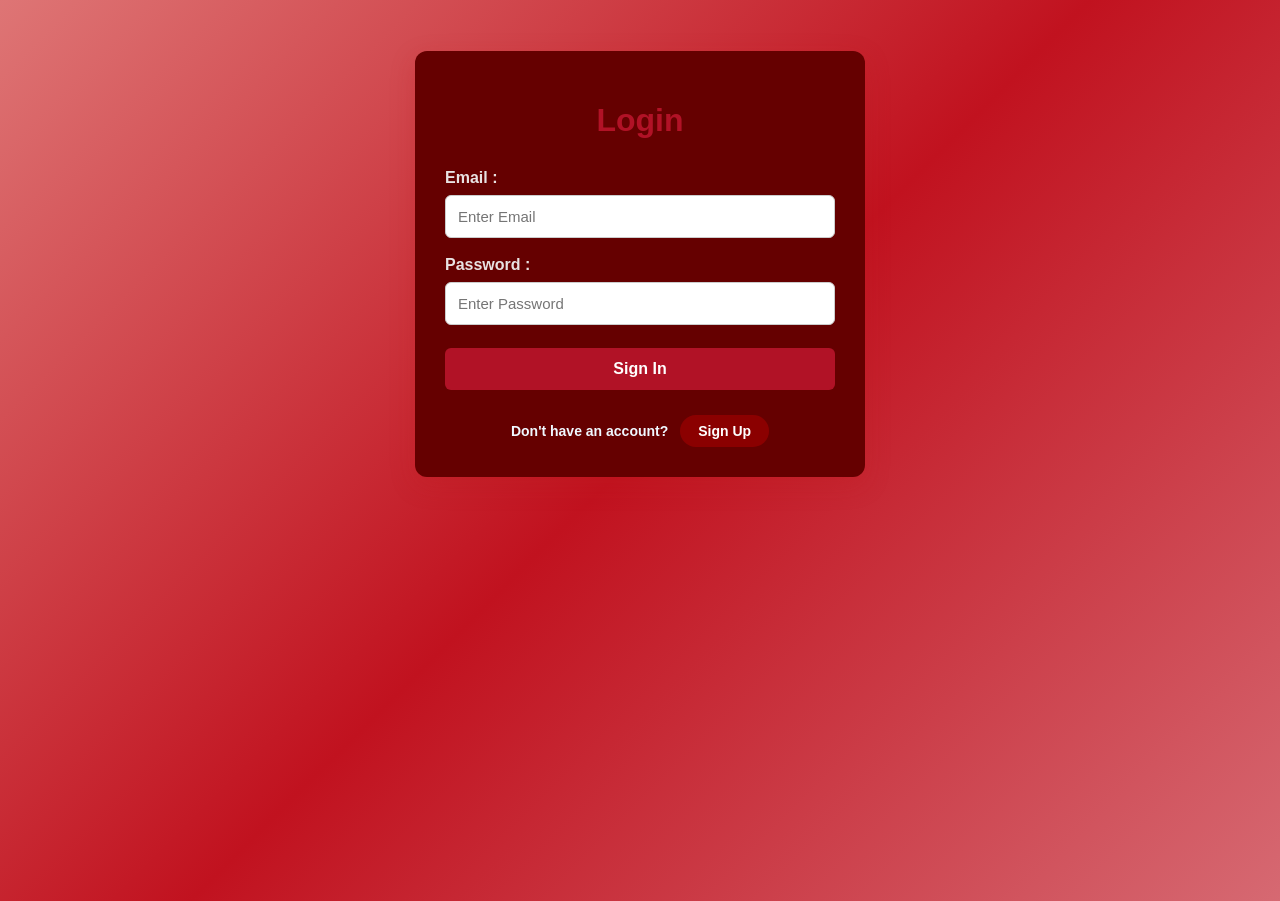
==== Html/index.html @ 82aa1d3e "First Impression" ====
<!DOCTYPE html>
<html lang="en">

<head>
    <meta charset="UTF-8">
    <meta name="viewport" content="width=device-width, initial-scale=1.0">

    <link rel="stylesheet" href="/Css/style.css">

    <title>Rokto Link - Blood Donation</title>
</head>

<body>


    <div class="container" id="signupForm" style="display: none;">

        <h1>Register</h1>

        <form>

            <label>First Name</label>
            <input type="text" id="signupName" placeholder="Enter Name" required>
            <small id="nameError"></small>

            <label>Email :</label>
            <input type="email" id="signupEmail" placeholder="Enter Email" required>
            <small id="emailError"></small>

            <label>NID :</label>
            <input type="number" id="nid" placeholder="Enter NID Number" required>
            <small id="nidError"></small>
            <label>Password :</label>
            <input type="password" id="signupPass" placeholder="Enter Password" required>
            <small id="passError"></small>
            <input type="submit" value="Sign Up" id="registerButton">

            <div class="switch">
                <span>Already have an account?</span>
                <input type="button" value="Login" id="signIn">
            </div>

        </form>

    </div>


  

    <div class="container" id="signinForm">

        <h1>Login</h1>

        <form>

            <label>Email :</label>
            <input type="email" id="signinEmail" placeholder="Enter Email">
            <small id="inputName"></small>
            <label>Password :</label>
            <input type="password" id="signinPass" placeholder="Enter Password">
            <small id="inputPass"></small>
            <input type="submit" value="Sign In" id="Login_button">

            <div class="switch">
                <span style="color: aliceblue;" >Don't have an account?</span>
                <input type="button" value="Sign Up" id="signUP">
            </div>

        </form>

    </div>


    <script src="/javascript/script.js"></script>

</body>

</html>
---- Css/style.css ----
body {
    margin: 0;
    font-family: Arial, sans-serif;
    background: linear-gradient(135deg,
            #de7575,
            #C1121F,
            #d66972);
    min-height: 100vh;
    padding-top: 1px;
}

.container {
    background: #650000;
    width: 450px;
    padding: 30px;
    margin: 50px auto;
    border-radius: 12px;
    box-shadow: 0 8px 25px rgba(192, 28, 28, 0.25);
    box-sizing: border-box;
}

h1 {
    text-align: center;
    color: #B11226;
    margin-bottom: 30px;
}

label {
    display: block;
    color: #e8e2e2;
    font-weight: bold;
 margin-bottom: 8px;
}

input:hover{
    transform: scaleY(1.1);
}
small {
    display: block;
    color: #444f14;
    font-weight: bolder;
    width: 200px;
    margin: auto;
    text-align: center;
}
input[type="text"],
input[type="email"],
input[type="password"],
input[type="number"] {
    width: 100%;
    padding: 12px;
    margin-bottom: 18px;
    border: 1px solid #ccc;
    border-radius: 6px;
    box-sizing: border-box;
    font-size: 15px;
}

input[type="text"]:focus,
input[type="email"]:focus,
input[type="password"]:focus,
input[type="number"]:focus {
    outline: none;
    border-color: #C1121F;
    box-shadow: 0 0 5px rgba(193, 18, 31, 0.3);
}




input[type="text"]:hover,
input[type="email"]:hover,
input[type="password"]:hover,
input[type="number"]:hover {
    border-color: #C1121F;
}

input[type="submit"] {
    width: 100%;
    padding: 12px;
    background: #B11226;
    color: white;
 border: none;
    border-radius: 6px;
    font-size: 16px;
    font-weight: bold;
    cursor: pointer;
    margin-top: 5px;
 transition: 0.2s;
}


input[type="submit"]:hover {
    background: #8B0000;
    transform: scale(1.02);
}



.switch {
    text-align: center;
    margin-top: 25px;
    font-size: 14px;
    color: #333;
}


.switch span {
    font-weight: bold;
    margin-right: 8px;
}

#signUP,
#signIn {
    width: auto;
    height: auto;
    padding: 8px 18px;
    margin: 0;
    background-color: #8B0000;
    color: white;
    border: none;
    border-radius: 20px;
    font-size: 14px;
    font-weight: bold;
    cursor: pointer;
    transition: 0.2s;
}
#signUP:hover,
#signIn:hover {
    background-color: #B11226;
    transform: scale(1.05);
}
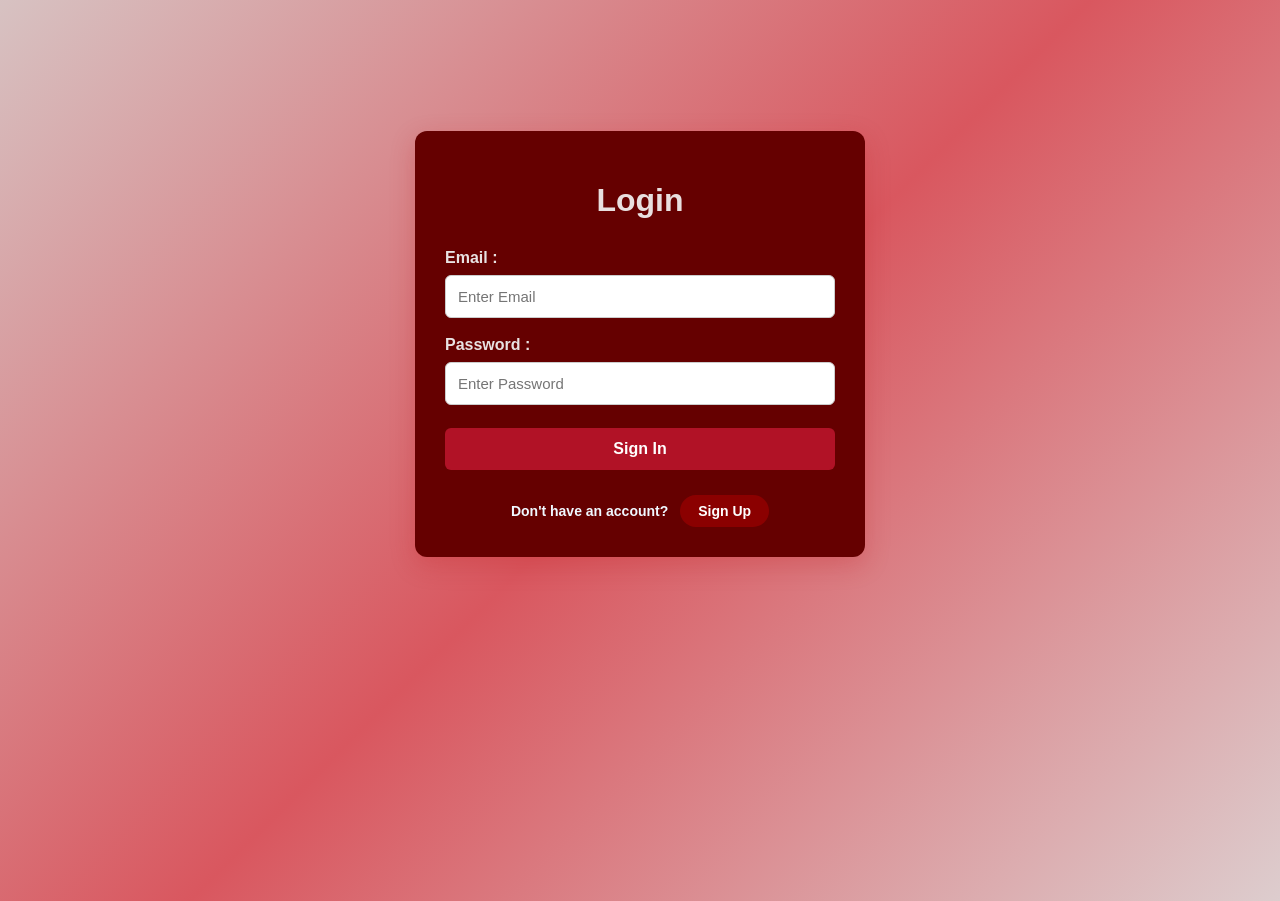
==== commit e9cac220: "colour Update" ====
--- a/Html/index.html
+++ b/Html/index.html
@@ -36,7 +36,7 @@
             <input type="submit" value="Sign Up" id="registerButton">
 
             <div class="switch">
-                <span>Already have an account?</span>
+                <span style="color: aliceblue;">Already have an account?</span>
                 <input type="button" value="Login" id="signIn">
             </div>
 
--- a/Css/style.css
+++ b/Css/style.css
@@ -2,9 +2,9 @@
     margin: 0;
     font-family: Arial, sans-serif;
     background: linear-gradient(135deg,
-            #de7575,
-            #C1121F,
-            #d66972);
+            #d7c2c2,
+            #d9575f,
+            #ddcdce);
     min-height: 100vh;
     padding-top: 1px;
 }
@@ -17,11 +17,12 @@
     border-radius: 12px;
     box-shadow: 0 8px 25px rgba(192, 28, 28, 0.25);
     box-sizing: border-box;
+    transform: translateY(80px);
 }
 
 h1 {
     text-align: center;
-    color: #B11226;
+    color: #e8dfdf;
     margin-bottom: 30px;
 }
 
@@ -37,7 +38,7 @@
 }
 small {
     display: block;
-    color: #444f14;
+    color: #fefffa;
     font-weight: bolder;
     width: 200px;
     margin: auto;
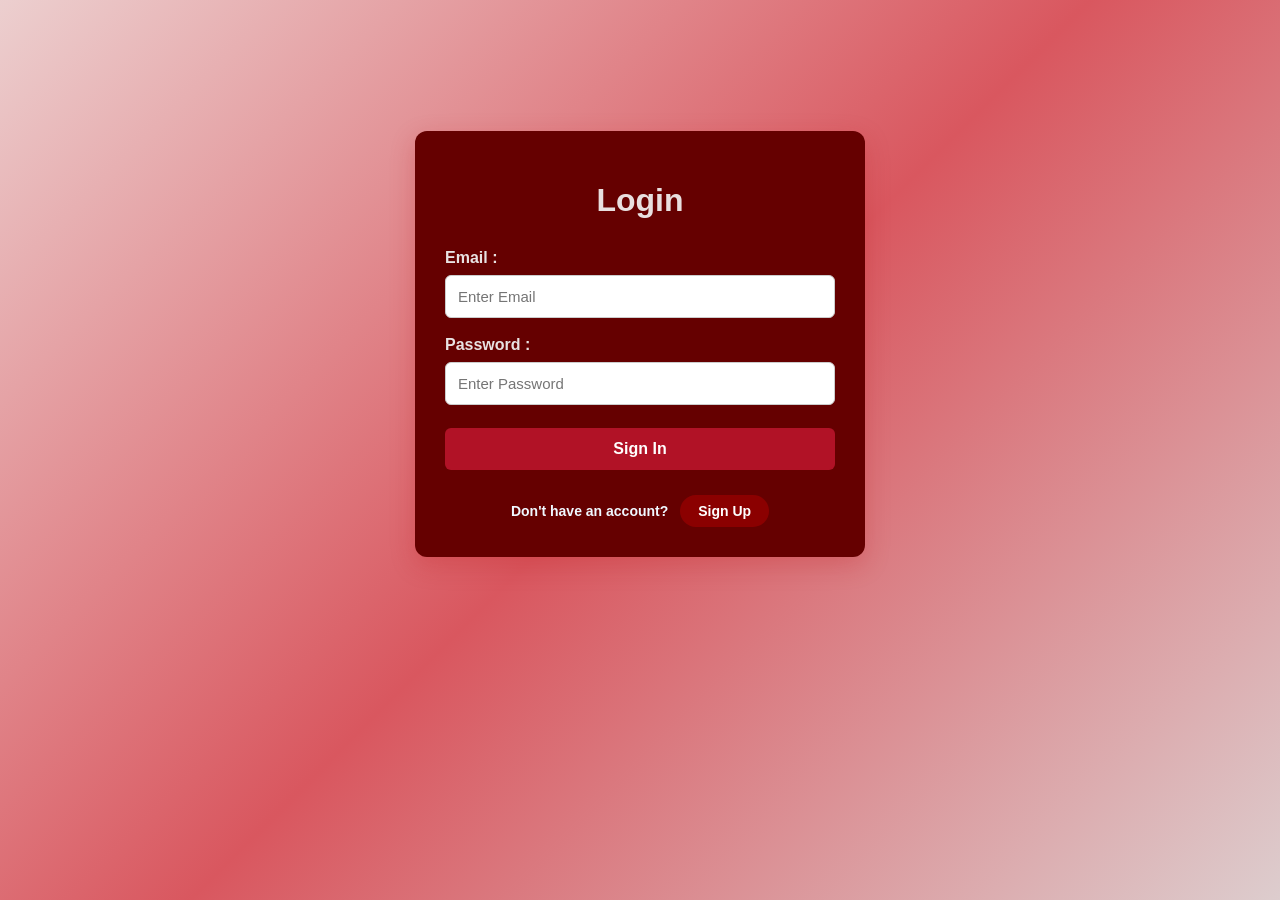
==== commit 88e3a79b: "Dashboard Added" ====
--- a/Html/index.html
+++ b/Html/index.html
@@ -1,3 +1,4 @@
+
 <!DOCTYPE html>
 <html lang="en">
 
@@ -51,10 +52,10 @@
 
         <h1>Login</h1>
 
-        <form>
+        <form action="dashboard.html">
 
             <label>Email :</label>
-            <input type="email" id="signinEmail" placeholder="Enter Email">
+            <input type="Email" id="signinEmail" placeholder="Enter Email">
             <small id="inputName"></small>
             <label>Password :</label>
             <input type="password" id="signinPass" placeholder="Enter Password">
--- a/Css/style.css
+++ b/Css/style.css
@@ -1,133 +1,605 @@
+/* =========================
+   BASIC STYLE
+========================= */
+
+* {
+    box-sizing: border-box;
+}
+
 body {
     margin: 0;
+    min-height: 100vh;
+    padding-top: 1px;
     font-family: Arial, sans-serif;
+
     background: linear-gradient(135deg,
-            #d7c2c2,
+            #eccfcf,
             #d9575f,
             #ddcdce);
-    min-height: 100vh;
-    padding-top: 1px;
-}
+}
+
+
+/* =========================
+   LOGIN AND SIGN-UP CONTAINER
+========================= */
 
 .container {
+    width: 450px;
+    margin: 50px auto;
+    padding: 30px;
+
     background: #650000;
-    width: 450px;
-    padding: 30px;
-    margin: 50px auto;
     border-radius: 12px;
     box-shadow: 0 8px 25px rgba(192, 28, 28, 0.25);
-    box-sizing: border-box;
+
     transform: translateY(80px);
 }
 
-h1 {
-    text-align: center;
+.container h1 {
+    margin-bottom: 30px;
     color: #e8dfdf;
-    margin-bottom: 30px;
-}
-
-label {
+    text-align: center;
+}
+
+.container label {
     display: block;
+    margin-bottom: 8px;
+
     color: #e8e2e2;
     font-weight: bold;
- margin-bottom: 8px;
-}
-
-input:hover{
-    transform: scaleY(1.1);
-}
-small {
+}
+
+.container small {
     display: block;
+    width: 200px;
+    margin: auto;
+
     color: #fefffa;
     font-weight: bolder;
-    width: 200px;
-    margin: auto;
-    text-align: center;
-}
-input[type="text"],
-input[type="email"],
-input[type="password"],
-input[type="number"] {
-    width: 100%;
+    text-align: center;
+}
+
+
+/* Login and Sign-up Inputs */
+
+.container input[type="text"],
+.container input[type="email"],
+.container input[type="password"],
+.container input[type="number"] {
+    width: 100%;
+    margin-bottom: 18px;
     padding: 12px;
-    margin-bottom: 18px;
-    border: 1px solid #ccc;
+
+    border: 1px solid #cccccc;
     border-radius: 6px;
-    box-sizing: border-box;
+
     font-size: 15px;
-}
-
-input[type="text"]:focus,
-input[type="email"]:focus,
-input[type="password"]:focus,
-input[type="number"]:focus {
+    transition: 0.2s;
+}
+
+.container input[type="text"]:focus,
+.container input[type="email"]:focus,
+.container input[type="password"]:focus,
+.container input[type="number"]:focus {
     outline: none;
-    border-color: #C1121F;
+    border-color: #c1121f;
     box-shadow: 0 0 5px rgba(193, 18, 31, 0.3);
 }
 
-
-
-
-input[type="text"]:hover,
-input[type="email"]:hover,
-input[type="password"]:hover,
-input[type="number"]:hover {
-    border-color: #C1121F;
-}
-
-input[type="submit"] {
-    width: 100%;
+.container input[type="text"]:hover,
+.container input[type="email"]:hover,
+.container input[type="password"]:hover,
+.container input[type="number"]:hover {
+    border-color: #c1121f;
+    transform: scaleY(1.03);
+}
+
+
+/* Login and Sign-up Submit Button */
+
+.container input[type="submit"] {
+    width: 100%;
+    margin-top: 5px;
     padding: 12px;
-    background: #B11226;
+
     color: white;
- border: none;
+    background: #b11226;
+
+    border: none;
     border-radius: 6px;
+
     font-size: 16px;
     font-weight: bold;
     cursor: pointer;
-    margin-top: 5px;
- transition: 0.2s;
-}
-
-
-input[type="submit"]:hover {
-    background: #8B0000;
+    transition: 0.2s;
+}
+
+.container input[type="submit"]:hover {
+    background: #8b0000;
     transform: scale(1.02);
 }
 
 
+/* Login and Sign-up Switch */
 
 .switch {
-    text-align: center;
     margin-top: 25px;
+    color: #333333;
     font-size: 14px;
-    color: #333;
-}
-
+    text-align: center;
+}
 
 .switch span {
-    font-weight: bold;
     margin-right: 8px;
+    font-weight: bold;
 }
 
 #signUP,
 #signIn {
     width: auto;
     height: auto;
+    margin: 0;
     padding: 8px 18px;
-    margin: 0;
-    background-color: #8B0000;
+
     color: white;
+    background-color: #8b0000;
+
     border: none;
     border-radius: 20px;
+
     font-size: 14px;
     font-weight: bold;
     cursor: pointer;
     transition: 0.2s;
 }
+
 #signUP:hover,
 #signIn:hover {
-    background-color: #B11226;
+    background-color: #b11226;
     transform: scale(1.05);
+}
+
+
+/* =========================
+   DASHBOARD
+========================= */
+
+.dashboard {
+    width: 90%;
+    max-width: 850px;
+    margin: 45px auto 35px;
+    padding: 40px 25px;
+
+    background-color: #ffffff;
+    border-radius: 16px;
+    box-shadow: 0 8px 25px rgba(101, 0, 0, 0.22);
+
+    text-align: center;
+}
+
+.dashboard h1 {
+    margin-top: 0;
+    margin-bottom: 15px;
+
+    color: #c1121f;
+    font-size: 35px;
+}
+
+.dashboard p {
+    max-width: 550px;
+    margin: 0 auto 25px;
+
+    color: #555555;
+    font-size: 17px;
+    line-height: 1.6;
+}
+
+
+/* Dashboard Create Profile Button */
+
+#profile {
+    padding: 13px 25px;
+
+    color: #ffffff;
+    background-color: #d62828;
+
+    border: none;
+    border-radius: 8px;
+
+    font-size: 16px;
+    font-weight: bold;
+    cursor: pointer;
+    transition: 0.3s;
+}
+
+#profile:hover {
+    background-color: #a4161a;
+    transform: translateY(-2px);
+}
+
+
+/* =========================
+   PROFILE MAIN CONTAINER
+========================= */
+
+.profile-container {
+    display: none;
+    width: 95%;
+    max-width: 1050px;
+    margin: 0 auto 50px;
+
+    align-items: flex-start;
+    justify-content: center;
+    gap: 30px;
+}
+
+
+/* =========================
+   PROFILE FORM SECTION
+========================= */
+
+.form-section {
+    width: 100%;
+    max-width: 560px;
+    padding: 30px;
+
+    background-color: #ffffff;
+    border-radius: 16px;
+    box-shadow: 0 8px 25px rgba(101, 0, 0, 0.22);
+}
+
+.form-section h1 {
+    margin-top: 0;
+    margin-bottom: 25px;
+
+    color: #c1121f;
+    text-align: center;
+}
+
+
+/* Profile Form */
+
+#createProfileForm {
+    display: flex;
+    flex-direction: column;
+}
+
+#createProfileForm label {
+    display: block;
+    margin-top: 15px;
+    margin-bottom: 7px;
+
+    color: #333333;
+    font-size: 15px;
+    font-weight: bold;
+}
+
+#createProfileForm input,
+#createProfileForm select,
+#createProfileForm textarea {
+    width: 100%;
+    padding: 12px;
+
+    color: #333333;
+    background-color: #ffffff;
+
+    border: 1px solid #cccccc;
+    border-radius: 7px;
+    outline: none;
+
+    font-family: Arial, Helvetica, sans-serif;
+    font-size: 15px;
+
+    transition: border-color 0.3s, box-shadow 0.3s;
+}
+
+#createProfileForm input:focus,
+#createProfileForm select:focus,
+#createProfileForm textarea:focus {
+    border-color: #d62828;
+    box-shadow: 0 0 0 3px rgba(214, 40, 40, 0.12);
+}
+
+#createProfileForm input:hover,
+#createProfileForm select:hover,
+#createProfileForm textarea:hover {
+    border-color: #d62828;
+}
+
+#createProfileForm textarea {
+    resize: vertical;
+    min-height: 100px;
+}
+
+#createProfileForm input[type="file"] {
+    cursor: pointer;
+}
+
+
+/* File Choose Button */
+
+#createProfileForm input[type="file"]::file-selector-button {
+    margin-right: 10px;
+    padding: 9px 14px;
+
+    color: #ffffff;
+    background-color: #d62828;
+
+    border: none;
+    border-radius: 6px;
+
+    font-weight: bold;
+    cursor: pointer;
+}
+
+#createProfileForm input[type="file"]::file-selector-button:hover {
+    background-color: #a4161a;
+}
+
+
+/* =========================
+   IMAGE PREVIEW
+========================= */
+
+.image-preview {
+    position: relative;
+
+    display: flex;
+    width: 150px;
+    height: 150px;
+    margin: 5px auto 15px;
+
+    align-items: center;
+    justify-content: center;
+
+    background-color: #f5f5f5;
+    border: 2px dashed #d62828;
+    border-radius: 50%;
+
+    overflow: hidden;
+}
+
+#previewImage {
+    display: none;
+    width: 100%;
+    height: 100%;
+
+    object-fit: cover;
+    border-radius: 50%;
+}
+
+#imageText {
+    margin: 0;
+    padding: 15px;
+
+    color: #888888;
+    font-size: 13px;
+    text-align: center;
+}
+
+
+/* =========================
+   PROFILE SUBMIT BUTTON
+========================= */
+
+.submit-button {
+    width: 100%;
+    margin-top: 25px;
+    padding: 13px;
+
+    color: #ffffff;
+    background-color: #d62828;
+
+    border: none;
+    border-radius: 8px;
+
+    font-size: 16px;
+    font-weight: bold;
+    cursor: pointer;
+    transition: 0.3s;
+}
+
+.submit-button:hover {
+    background-color: #a4161a;
+    transform: scale(1.01);
+}
+
+
+/* =========================
+   PROFILE CARD
+========================= */
+
+.profile-card {
+    display: none;
+    width: 100%;
+    max-width: 330px;
+    padding: 25px;
+
+    background-color: #ffffff;
+    border: 2px solid #d62828;
+    border-radius: 16px;
+    box-shadow: 0 8px 25px rgba(101, 0, 0, 0.25);
+}
+
+
+/* Profile Card Heading */
+
+.card-heading {
+    margin: -25px -25px 20px;
+    padding: 14px;
+
+    color: #ffffff;
+    background-color: #d62828;
+
+    border-radius: 13px 13px 0 0;
+
+    font-size: 14px;
+    font-weight: bold;
+    letter-spacing: 2px;
+    text-align: center;
+}
+
+
+/* Selected Profile Image */
+
+#cardImage {
+    display: none;
+    width: 120px;
+    height: 120px;
+    margin: 0 auto 15px;
+
+    object-fit: cover;
+
+    border: 4px solid #d62828;
+    border-radius: 50%;
+}
+
+
+/* Default Profile Circle */
+
+.default-profile-image {
+    display: flex;
+    width: 120px;
+    height: 120px;
+    margin: 0 auto 15px;
+
+    align-items: center;
+    justify-content: center;
+
+    background-color: #ffe1e1;
+    border: 4px solid #d62828;
+    border-radius: 50%;
+
+    font-size: 55px;
+}
+
+
+/* Profile Card Name */
+
+.profile-card h2 {
+    margin-top: 0;
+    margin-bottom: 10px;
+
+    color: #333333;
+    text-align: center;
+    overflow-wrap: anywhere;
+}
+
+
+/* Blood Group Badge */
+
+.blood-badge {
+    width: fit-content;
+    margin: 0 auto 20px;
+    padding: 8px 18px;
+
+    color: #ffffff;
+    background-color: #d62828;
+
+    border-radius: 25px;
+
+    font-size: 18px;
+    font-weight: bold;
+}
+
+
+/* Profile Information */
+
+.profile-information {
+    padding-top: 10px;
+    border-top: 1px solid #eeeeee;
+}
+
+.profile-information p {
+    margin: 12px 0;
+
+    color: #555555;
+    font-size: 14px;
+    line-height: 1.5;
+
+    overflow-wrap: anywhere;
+}
+
+.profile-information strong {
+    color: #222222;
+}
+
+
+/* Availability Status */
+
+.availability-status {
+    font-weight: bold;
+}
+
+.available {
+    color: #138a36;
+}
+
+.not-available {
+    color: #d62828;
+}
+
+
+/* Edit Profile Button */
+
+#editProfile {
+    width: 100%;
+    margin-top: 15px;
+    padding: 11px;
+
+    color: #d62828;
+    background-color: #ffffff;
+
+    border: 2px solid #d62828;
+    border-radius: 7px;
+
+    font-weight: bold;
+    cursor: pointer;
+    transition: 0.3s;
+}
+
+#editProfile:hover {
+    color: #ffffff;
+    background-color: #d62828;
+}
+
+
+/* =========================
+   RESPONSIVE DESIGN
+========================= */
+
+@media screen and (max-width: 850px) {
+    body {
+        padding: 20px 10px;
+    }
+
+    .container {
+        width: 95%;
+        margin: 20px auto;
+        transform: translateY(20px);
+    }
+
+    .dashboard {
+        width: 100%;
+        margin-top: 10px;
+    }
+
+    .dashboard h1 {
+        font-size: 27px;
+    }
+
+    .profile-container {
+        width: 100%;
+        flex-direction: column;
+        align-items: center;
+    }
+
+    .form-section {
+        max-width: 600px;
+        padding: 22px;
+    }
+
+    .profile-card {
+        max-width: 500px;
+    }
 }
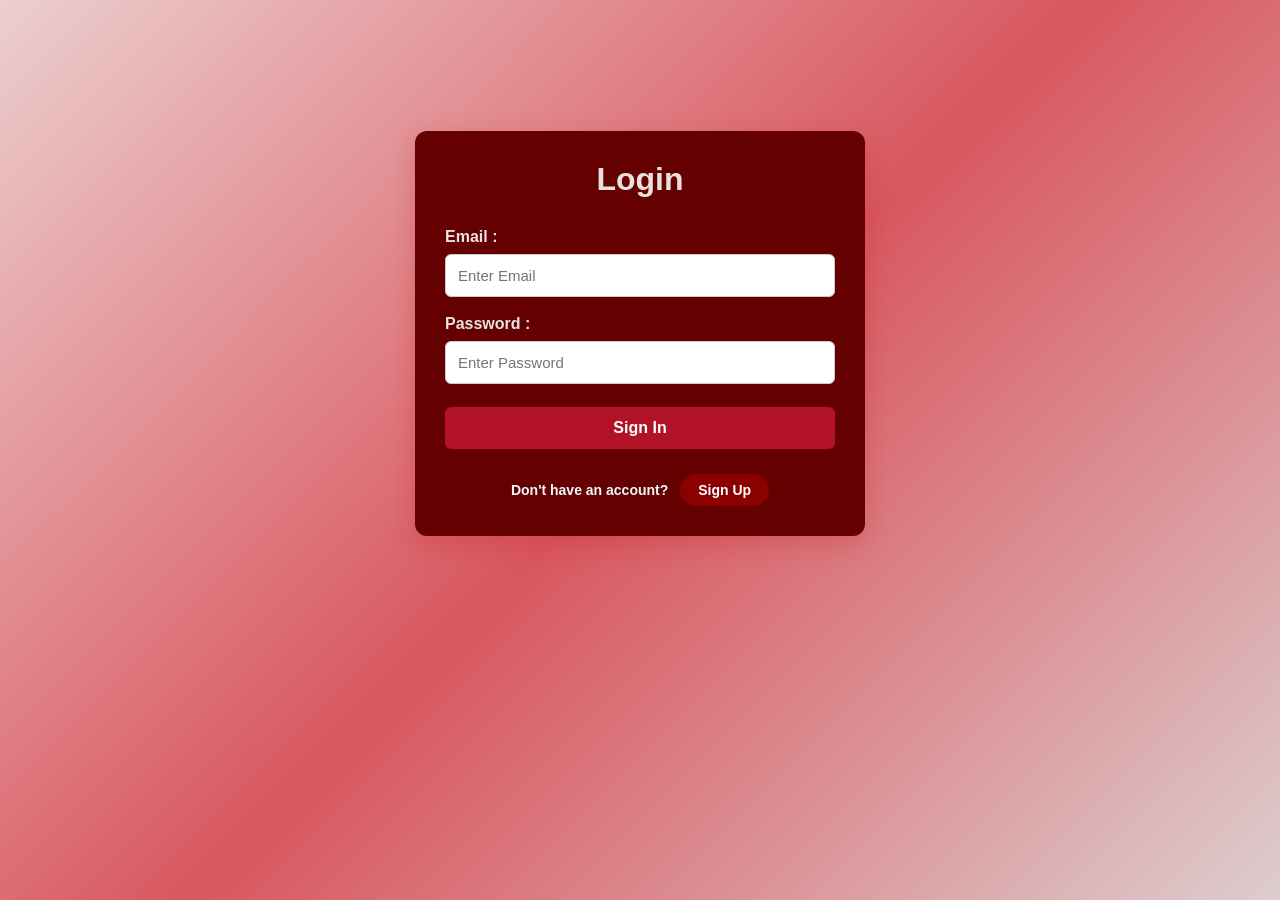
==== commit a2d58f5f: "fixes nid input, switch buttons, logout buttons" ====
--- a/Html/index.html
+++ b/Html/index.html
@@ -29,7 +29,7 @@
             <small id="emailError"></small>
 
             <label>NID :</label>
-            <input type="number" id="nid" placeholder="Enter NID Number" required>
+            <input type="number" id="nid" placeholder="Enter NID Number (10 digits)" min="1000000000" max="9999999999" required>
             <small id="nidError"></small>
             <label>Password :</label>
             <input type="password" id="signupPass" placeholder="Enter Password" required>
--- a/Css/style.css
+++ b/Css/style.css
@@ -1,8 +1,10 @@
-/* =========================
+/* =====================================
    BASIC STYLE
-========================= */
+===================================== */
 
 * {
+    margin: 0;
+    padding: 0;
     box-sizing: border-box;
 }
 
@@ -10,8 +12,10 @@
     margin: 0;
     min-height: 100vh;
     padding-top: 1px;
+
     font-family: Arial, sans-serif;
 
+    /* DONOR DEFAULT BACKGROUND */
     background: linear-gradient(135deg,
             #eccfcf,
             #d9575f,
@@ -19,587 +23,1412 @@
 }
 
 
-/* =========================
+/* =====================================
    LOGIN AND SIGN-UP CONTAINER
-========================= */
+===================================== */
 
 .container {
     width: 450px;
+
     margin: 50px auto;
+
     padding: 30px;
 
     background: #650000;
+
     border-radius: 12px;
-    box-shadow: 0 8px 25px rgba(192, 28, 28, 0.25);
+
+    box-shadow:
+        0 8px 25px rgba(192, 28, 28, 0.25);
 
     transform: translateY(80px);
 }
+
 
 .container h1 {
     margin-bottom: 30px;
+
     color: #e8dfdf;
+
     text-align: center;
 }
+
 
 .container label {
     display: block;
+
     margin-bottom: 8px;
 
     color: #e8e2e2;
+
     font-weight: bold;
 }
+
 
 .container small {
     display: block;
+
     width: 200px;
+
     margin: auto;
 
     color: #fefffa;
+
     font-weight: bolder;
+
     text-align: center;
 }
 
 
-/* Login and Sign-up Inputs */
+/* =====================================
+   LOGIN AND SIGN-UP INPUTS
+===================================== */
 
 .container input[type="text"],
 .container input[type="email"],
 .container input[type="password"],
 .container input[type="number"] {
+
     width: 100%;
+
     margin-bottom: 18px;
+
     padding: 12px;
 
     border: 1px solid #cccccc;
+
     border-radius: 6px;
 
     font-size: 15px;
+
     transition: 0.2s;
 }
+
 
 .container input[type="text"]:focus,
 .container input[type="email"]:focus,
 .container input[type="password"]:focus,
 .container input[type="number"]:focus {
+
     outline: none;
+
     border-color: #c1121f;
-    box-shadow: 0 0 5px rgba(193, 18, 31, 0.3);
-}
+
+    box-shadow:
+        0 0 5px rgba(193, 18, 31, 0.3);
+}
+
 
 .container input[type="text"]:hover,
 .container input[type="email"]:hover,
 .container input[type="password"]:hover,
 .container input[type="number"]:hover {
+
     border-color: #c1121f;
+
     transform: scaleY(1.03);
 }
 
 
-/* Login and Sign-up Submit Button */
+/* =====================================
+   REMOVE NUMBER INPUT SPINNER ARROWS
+===================================== */
+
+.container input[type="number"]::-webkit-outer-spin-button,
+.container input[type="number"]::-webkit-inner-spin-button {
+
+    -webkit-appearance: none;
+
+    margin: 0;
+}
+
+
+.container input[type="number"] {
+
+    -moz-appearance: textfield;
+}
+
+
+/* =====================================
+   LOGIN AND SIGN-UP SUBMIT BUTTON
+===================================== */
 
 .container input[type="submit"] {
+
     width: 100%;
+
     margin-top: 5px;
+
     padding: 12px;
 
     color: white;
+
     background: #b11226;
 
     border: none;
+
     border-radius: 6px;
 
     font-size: 16px;
+
     font-weight: bold;
+
     cursor: pointer;
+
     transition: 0.2s;
 }
 
+
 .container input[type="submit"]:hover {
+
     background: #8b0000;
+
     transform: scale(1.02);
 }
 
 
-/* Login and Sign-up Switch */
+/* =====================================
+   LOGIN AND SIGN-UP SWITCH
+===================================== */
 
 .switch {
+
     margin-top: 25px;
+
     color: #333333;
+
     font-size: 14px;
+
     text-align: center;
 }
 
+
 .switch span {
+
     margin-right: 8px;
+
     font-weight: bold;
 }
+
 
 #signUP,
 #signIn {
+
     width: auto;
+
     height: auto;
+
     margin: 0;
+
     padding: 8px 18px;
 
     color: white;
+
     background-color: #8b0000;
 
     border: none;
+
     border-radius: 20px;
 
     font-size: 14px;
+
     font-weight: bold;
+
     cursor: pointer;
+
     transition: 0.2s;
 }
+
 
 #signUP:hover,
 #signIn:hover {
+
     background-color: #b11226;
+
     transform: scale(1.05);
 }
 
 
-/* =========================
+/* =====================================
+   MODE SWITCHER BUTTON
+===================================== */
+
+.mode-switcher {
+
+    margin-bottom: 20px;
+
+    text-align: right;
+}
+
+
+.switch-mode-btn {
+
+    display: inline-block;
+
+    padding: 10px 20px;
+
+    color: #ffffff;
+
+    background-color: #666666;
+
+    border: none;
+
+    border-radius: 6px;
+
+    font-size: 14px;
+
+    font-weight: bold;
+
+    text-decoration: none;
+
+    cursor: pointer;
+
+    transition: 0.3s;
+}
+
+
+.switch-mode-btn:hover {
+
+    background-color: #444444;
+
+    transform: translateY(-2px);
+}
+
+
+/* =====================================
+   LOGOUT BUTTON
+===================================== */
+
+.logout-btn {
+
+    display: inline-block;
+
+    margin-right: 12px;
+
+    padding: 10px 20px;
+
+    color: #ffffff;
+
+    background-color: #dc2626;
+
+    border: none;
+
+    border-radius: 6px;
+
+    font-size: 14px;
+
+    font-weight: bold;
+
+    cursor: pointer;
+
+    transition: 0.3s;
+}
+
+
+.logout-btn:hover {
+
+    background-color: #991b1b;
+
+    transform: translateY(-2px);
+}
+
+
+/* =====================================
    DASHBOARD
-========================= */
+   DEFAULT = DONOR RED THEME
+===================================== */
 
 .dashboard {
+
     width: 90%;
+
     max-width: 850px;
+
     margin: 45px auto 35px;
+
     padding: 40px 25px;
 
     background-color: #ffffff;
+
     border-radius: 16px;
-    box-shadow: 0 8px 25px rgba(101, 0, 0, 0.22);
+
+    box-shadow:
+        0 8px 25px rgba(101, 0, 0, 0.22);
 
     text-align: center;
 }
 
+
 .dashboard h1 {
+
     margin-top: 0;
+
     margin-bottom: 15px;
 
     color: #c1121f;
+
     font-size: 35px;
 }
 
+
 .dashboard p {
+
     max-width: 550px;
+
     margin: 0 auto 25px;
 
     color: #555555;
+
     font-size: 17px;
+
     line-height: 1.6;
 }
 
 
-/* Dashboard Create Profile Button */
+/* =====================================
+   DASHBOARD CREATE PROFILE BUTTON
+===================================== */
 
 #profile {
+
     padding: 13px 25px;
 
     color: #ffffff;
+
     background-color: #d62828;
 
     border: none;
+
     border-radius: 8px;
 
     font-size: 16px;
+
     font-weight: bold;
+
     cursor: pointer;
+
     transition: 0.3s;
 }
 
+
 #profile:hover {
+
     background-color: #a4161a;
+
     transform: translateY(-2px);
 }
 
 
-/* =========================
+/* =====================================
    PROFILE MAIN CONTAINER
-========================= */
+===================================== */
 
 .profile-container {
+
     display: none;
+
     width: 95%;
+
     max-width: 1050px;
+
     margin: 0 auto 50px;
 
-    align-items: flex-start;
+    align-items: center;
+
     justify-content: center;
+
     gap: 30px;
 }
 
 
-/* =========================
+/* =====================================
    PROFILE FORM SECTION
-========================= */
+===================================== */
 
 .form-section {
+
     width: 100%;
+
     max-width: 560px;
+
     padding: 30px;
 
     background-color: #ffffff;
+
     border-radius: 16px;
-    box-shadow: 0 8px 25px rgba(101, 0, 0, 0.22);
-}
+
+    box-shadow:
+        0 8px 25px rgba(101, 0, 0, 0.22);
+}
+
 
 .form-section h1 {
+
     margin-top: 0;
+
     margin-bottom: 25px;
 
     color: #c1121f;
+
     text-align: center;
 }
 
 
-/* Profile Form */
+/* =====================================
+   PROFILE FORM
+===================================== */
 
 #createProfileForm {
+
     display: flex;
+
     flex-direction: column;
 }
 
+
 #createProfileForm label {
+
     display: block;
+
     margin-top: 15px;
+
     margin-bottom: 7px;
 
     color: #333333;
+
     font-size: 15px;
+
     font-weight: bold;
 }
+
+
+/* =====================================
+   PROFILE INPUTS
+===================================== */
 
 #createProfileForm input,
 #createProfileForm select,
 #createProfileForm textarea {
+
     width: 100%;
+
     padding: 12px;
 
     color: #333333;
+
     background-color: #ffffff;
 
     border: 1px solid #cccccc;
+
     border-radius: 7px;
+
     outline: none;
 
     font-family: Arial, Helvetica, sans-serif;
+
     font-size: 15px;
 
-    transition: border-color 0.3s, box-shadow 0.3s;
-}
+    transition:
+        border-color 0.3s,
+        box-shadow 0.3s;
+}
+
 
 #createProfileForm input:focus,
 #createProfileForm select:focus,
 #createProfileForm textarea:focus {
+
     border-color: #d62828;
-    box-shadow: 0 0 0 3px rgba(214, 40, 40, 0.12);
-}
+
+    box-shadow:
+        0 0 0 3px rgba(214, 40, 40, 0.12);
+}
+
 
 #createProfileForm input:hover,
 #createProfileForm select:hover,
 #createProfileForm textarea:hover {
+
     border-color: #d62828;
 }
 
+
 #createProfileForm textarea {
+
     resize: vertical;
+
     min-height: 100px;
 }
 
+
 #createProfileForm input[type="file"] {
+
     cursor: pointer;
 }
 
 
-/* File Choose Button */
+/* =====================================
+   FILE CHOOSE BUTTON
+===================================== */
 
 #createProfileForm input[type="file"]::file-selector-button {
+
     margin-right: 10px;
+
     padding: 9px 14px;
 
     color: #ffffff;
+
     background-color: #d62828;
 
     border: none;
+
     border-radius: 6px;
 
     font-weight: bold;
+
     cursor: pointer;
 }
 
+
 #createProfileForm input[type="file"]::file-selector-button:hover {
+
     background-color: #a4161a;
 }
 
 
-/* =========================
+/* =====================================
    IMAGE PREVIEW
-========================= */
+===================================== */
 
 .image-preview {
+
     position: relative;
 
     display: flex;
+
     width: 150px;
+
     height: 150px;
+
     margin: 5px auto 15px;
 
     align-items: center;
+
     justify-content: center;
 
     background-color: #f5f5f5;
+
     border: 2px dashed #d62828;
+
     border-radius: 50%;
 
     overflow: hidden;
 }
 
+
 #previewImage {
+
     display: none;
+
     width: 100%;
+
     height: 100%;
 
     object-fit: cover;
+
     border-radius: 50%;
 }
 
+
 #imageText {
+
     margin: 0;
+
     padding: 15px;
 
     color: #888888;
+
     font-size: 13px;
+
     text-align: center;
 }
 
 
-/* =========================
+/* =====================================
    PROFILE SUBMIT BUTTON
-========================= */
+===================================== */
 
 .submit-button {
+
     width: 100%;
+
     margin-top: 25px;
+
     padding: 13px;
 
     color: #ffffff;
+
     background-color: #d62828;
 
     border: none;
+
     border-radius: 8px;
 
     font-size: 16px;
+
     font-weight: bold;
+
     cursor: pointer;
+
     transition: 0.3s;
 }
 
+
 .submit-button:hover {
+
     background-color: #a4161a;
+
     transform: scale(1.01);
 }
 
 
-/* =========================
+/* =====================================
    PROFILE CARD
-========================= */
+===================================== */
 
 .profile-card {
+
     display: none;
+
     width: 100%;
+
     max-width: 330px;
+
     padding: 25px;
 
     background-color: #ffffff;
+
     border: 2px solid #d62828;
+
     border-radius: 16px;
-    box-shadow: 0 8px 25px rgba(101, 0, 0, 0.25);
-}
-
-
-/* Profile Card Heading */
+
+    box-shadow:
+        0 8px 25px rgba(101, 0, 0, 0.25);
+}
+
+
+/* =====================================
+   PROFILE CARD HEADING
+===================================== */
 
 .card-heading {
+
     margin: -25px -25px 20px;
+
     padding: 14px;
 
     color: #ffffff;
+
     background-color: #d62828;
 
     border-radius: 13px 13px 0 0;
 
     font-size: 14px;
+
     font-weight: bold;
+
     letter-spacing: 2px;
+
     text-align: center;
 }
 
 
-/* Selected Profile Image */
+/* =====================================
+   SELECTED PROFILE IMAGE
+===================================== */
 
 #cardImage {
+
     display: none;
+
     width: 120px;
+
     height: 120px;
+
     margin: 0 auto 15px;
 
     object-fit: cover;
 
     border: 4px solid #d62828;
+
     border-radius: 50%;
 }
 
 
-/* Default Profile Circle */
+/* =====================================
+   DEFAULT PROFILE CIRCLE
+===================================== */
 
 .default-profile-image {
+
     display: flex;
+
     width: 120px;
+
     height: 120px;
+
     margin: 0 auto 15px;
 
     align-items: center;
+
     justify-content: center;
 
     background-color: #ffe1e1;
+
     border: 4px solid #d62828;
+
     border-radius: 50%;
 
     font-size: 55px;
 }
 
 
-/* Profile Card Name */
+/* =====================================
+   PROFILE CARD NAME
+===================================== */
 
 .profile-card h2 {
+
     margin-top: 0;
+
     margin-bottom: 10px;
 
     color: #333333;
+
     text-align: center;
+
     overflow-wrap: anywhere;
 }
 
 
-/* Blood Group Badge */
+/* =====================================
+   BLOOD GROUP BADGE
+===================================== */
 
 .blood-badge {
+
     width: fit-content;
+
     margin: 0 auto 20px;
+
     padding: 8px 18px;
 
     color: #ffffff;
+
     background-color: #d62828;
 
     border-radius: 25px;
 
     font-size: 18px;
+
     font-weight: bold;
 }
 
 
-/* Profile Information */
+/* =====================================
+   PROFILE INFORMATION
+===================================== */
 
 .profile-information {
+
     padding-top: 10px;
+
     border-top: 1px solid #eeeeee;
 }
 
+
 .profile-information p {
+
     margin: 12px 0;
 
     color: #555555;
+
     font-size: 14px;
+
     line-height: 1.5;
 
     overflow-wrap: anywhere;
 }
 
+
 .profile-information strong {
+
     color: #222222;
 }
 
 
-/* Availability Status */
+/* =====================================
+   DONOR AVAILABILITY
+===================================== */
 
 .availability-status {
+
     font-weight: bold;
 }
 
+
 .available {
+
     color: #138a36;
 }
 
+
 .not-available {
+
     color: #d62828;
 }
 
 
-/* Edit Profile Button */
+/* =====================================
+   EDIT PROFILE BUTTON
+===================================== */
 
 #editProfile {
+
     width: 100%;
+
     margin-top: 15px;
+
     padding: 11px;
 
     color: #d62828;
+
     background-color: #ffffff;
 
     border: 2px solid #d62828;
+
     border-radius: 7px;
 
     font-weight: bold;
+
     cursor: pointer;
+
     transition: 0.3s;
 }
 
+
 #editProfile:hover {
+
     color: #ffffff;
+
     background-color: #d62828;
 }
 
 
-/* =========================
+/* =========================================================
+   =========================================================
+                  PATIENT BLUE THEME
+   =========================================================
+   Only works when:
+   <body class="patient-page">
+   ========================================================= */
+
+
+/* =====================================
+   PATIENT BODY
+===================================== */
+
+body.patient-page {
+
+    background: linear-gradient(135deg,
+            #dbeafe,
+            #93c5fd,
+            #eff6ff);
+}
+
+
+/* =====================================
+   PATIENT DASHBOARD
+===================================== */
+
+.patient-page .dashboard {
+
+    border-top: 5px solid #2563eb;
+
+    box-shadow:
+        0 8px 25px rgba(37, 99, 235, 0.25);
+}
+
+
+.patient-page .dashboard h1 {
+
+    color: #1d4ed8;
+}
+
+
+.patient-page .dashboard p {
+
+    color: #475569;
+}
+
+
+/* =====================================
+   PATIENT MODE SWITCHER
+===================================== */
+
+.patient-page .switch-mode-btn {
+
+    background-color: #1e40af;
+}
+
+
+.patient-page .switch-mode-btn:hover {
+
+    background-color: #1e3a8a;
+}
+
+
+.patient-page .logout-btn {
+
+    background-color: #dc2626;
+}
+
+
+.patient-page .logout-btn:hover {
+
+    background-color: #991b1b;
+}
+
+
+/* =====================================
+   PATIENT CREATE PROFILE BUTTON
+===================================== */
+
+.patient-page #profile {
+
+    background: linear-gradient(135deg,
+            #2563eb,
+            #1d4ed8);
+
+    box-shadow:
+        0 5px 15px rgba(37, 99, 235, 0.20);
+}
+
+
+.patient-page #profile:hover {
+
+    background: linear-gradient(135deg,
+            #1d4ed8,
+            #1e40af);
+
+    box-shadow:
+        0 7px 18px rgba(37, 99, 235, 0.30);
+}
+
+
+/* =====================================
+   PATIENT PROFILE CONTAINER
+===================================== */
+
+.patient-page .profile-container {
+
+    gap: 35px;
+}
+
+
+/* =====================================
+   PATIENT FORM SECTION
+===================================== */
+
+.patient-page .form-section {
+
+    margin: 0 auto;
+
+    border-top: 5px solid #2563eb;
+
+    box-shadow:
+        0 8px 25px rgba(37, 99, 235, 0.22);
+}
+
+
+.patient-page .form-section h1 {
+
+    color: #1d4ed8;
+}
+
+
+/* =====================================
+   PATIENT FORM LABELS
+===================================== */
+
+.patient-page #createProfileForm label {
+
+    color: #1e3a8a;
+}
+
+
+/* =====================================
+   PATIENT INPUTS
+===================================== */
+
+.patient-page #createProfileForm input,
+.patient-page #createProfileForm select,
+.patient-page #createProfileForm textarea {
+
+    color: #334155;
+
+    background-color: #f8fbff;
+
+    border-color: #bfdbfe;
+}
+
+
+.patient-page #createProfileForm input:focus,
+.patient-page #createProfileForm select:focus,
+.patient-page #createProfileForm textarea:focus {
+
+    border-color: #2563eb;
+
+    box-shadow:
+        0 0 0 3px rgba(37, 99, 235, 0.12);
+}
+
+
+.patient-page #createProfileForm input:hover,
+.patient-page #createProfileForm select:hover,
+.patient-page #createProfileForm textarea:hover {
+
+    border-color: #2563eb;
+}
+
+
+/* =====================================
+   PATIENT FILE BUTTON
+===================================== */
+
+.patient-page #createProfileForm input[type="file"]::file-selector-button {
+
+    background-color: #2563eb;
+}
+
+
+.patient-page #createProfileForm input[type="file"]::file-selector-button:hover {
+
+    background-color: #1d4ed8;
+}
+
+
+/* =====================================
+   PATIENT IMAGE PREVIEW
+===================================== */
+
+.patient-page .image-preview {
+
+    background-color: #eff6ff;
+
+    border-color: #2563eb;
+}
+
+
+.patient-page #previewImage {
+
+    border-color: #2563eb;
+}
+
+
+/* =====================================
+   PATIENT SUBMIT BUTTON
+===================================== */
+
+.patient-page .submit-button {
+
+    background: linear-gradient(135deg,
+            #2563eb,
+            #1d4ed8);
+}
+
+
+.patient-page .submit-button:hover {
+
+    background: linear-gradient(135deg,
+            #1d4ed8,
+            #1e40af);
+
+    box-shadow:
+        0 6px 15px rgba(37, 99, 235, 0.30);
+}
+
+
+/* =====================================
+   PATIENT PROFILE CARD
+===================================== */
+
+.patient-page .profile-card {
+
+    border: 2px solid #2563eb;
+
+    box-shadow:
+        0 8px 25px rgba(37, 99, 235, 0.25);
+}
+
+
+/* =====================================
+   PATIENT CARD HEADING
+===================================== */
+
+.patient-page .card-heading {
+
+    background: linear-gradient(135deg,
+            #2563eb,
+            #1d4ed8);
+}
+
+
+/* =====================================
+   PATIENT CARD IMAGE
+===================================== */
+
+.patient-page #cardImage {
+
+    border-color: #2563eb;
+}
+
+
+.patient-page .default-profile-image {
+
+    background-color: #dbeafe;
+
+    border-color: #2563eb;
+}
+
+
+/* =====================================
+   PATIENT CARD NAME
+===================================== */
+
+.patient-page .profile-card h2 {
+
+    color: #1e3a8a;
+}
+
+
+/* =====================================
+   PATIENT BLOOD GROUP
+===================================== */
+
+.patient-page .blood-badge {
+
+    background: linear-gradient(135deg,
+            #2563eb,
+            #1d4ed8);
+
+    box-shadow:
+        0 4px 10px rgba(37, 99, 235, 0.20);
+}
+
+
+/* =====================================
+   PATIENT INFORMATION
+===================================== */
+
+.patient-page .profile-information {
+
+    padding: 15px;
+
+    background-color: #eff6ff;
+
+    border-top: none;
+
+    border-left: 4px solid #2563eb;
+
+    border-radius: 8px;
+}
+
+
+.patient-page .profile-information p {
+
+    color: #475569;
+}
+
+
+.patient-page .profile-information strong {
+
+    color: #1e3a8a;
+}
+
+
+/* =====================================
+   PATIENT URGENCY
+===================================== */
+
+.patient-page #cardUrgency {
+
+    font-weight: bold;
+}
+
+
+/* Emergency */
+
+.patient-page .patient-emergency {
+
+    color: #dc2626;
+}
+
+
+/* Urgent */
+
+.patient-page .patient-urgent {
+
+    color: #ea580c;
+}
+
+
+/* Normal */
+
+.patient-page .patient-normal {
+
+    color: #15803d;
+}
+
+
+/* =====================================
+   PATIENT EDIT BUTTON
+===================================== */
+
+.patient-page #editProfile {
+
+    color: #2563eb;
+
+    background-color: #ffffff;
+
+    border-color: #2563eb;
+}
+
+
+.patient-page #editProfile:hover {
+
+    color: #ffffff;
+
+    background-color: #2563eb;
+
+    box-shadow:
+        0 5px 12px rgba(37, 99, 235, 0.20);
+}
+
+
+/* =========================================================
    RESPONSIVE DESIGN
-========================= */
+========================================================= */
 
 @media screen and (max-width: 850px) {
+
     body {
+
         padding: 20px 10px;
     }
 
+
     .container {
+
         width: 95%;
+
         margin: 20px auto;
+
         transform: translateY(20px);
     }
 
+
     .dashboard {
+
         width: 100%;
+
         margin-top: 10px;
     }
 
+
     .dashboard h1 {
+
         font-size: 27px;
     }
 
+
     .profile-container {
+
         width: 100%;
+
         flex-direction: column;
+
         align-items: center;
     }
 
+
     .form-section {
+
         max-width: 600px;
+
         padding: 22px;
     }
 
+
     .profile-card {
+
         max-width: 500px;
     }
+}
+
+
+@media screen and (max-width: 500px) {
+
+    .container {
+
+        padding: 20px;
+    }
+
+
+    .dashboard {
+
+        padding: 30px 15px;
+    }
+
+
+    .dashboard h1 {
+
+        font-size: 24px;
+    }
+
+
+    .form-section {
+
+        padding: 18px;
+    }
+
+
+    .profile-card {
+
+        padding: 20px;
+    }
+
+
+    .card-heading {
+
+        margin: -20px -20px 20px;
+    }
+
+
+    .image-preview {
+
+        width: 130px;
+
+        height: 130px;
+    }
+
+
+    #cardImage,
+    .default-profile-image {
+
+        width: 110px;
+
+        height: 110px;
+    }
 }
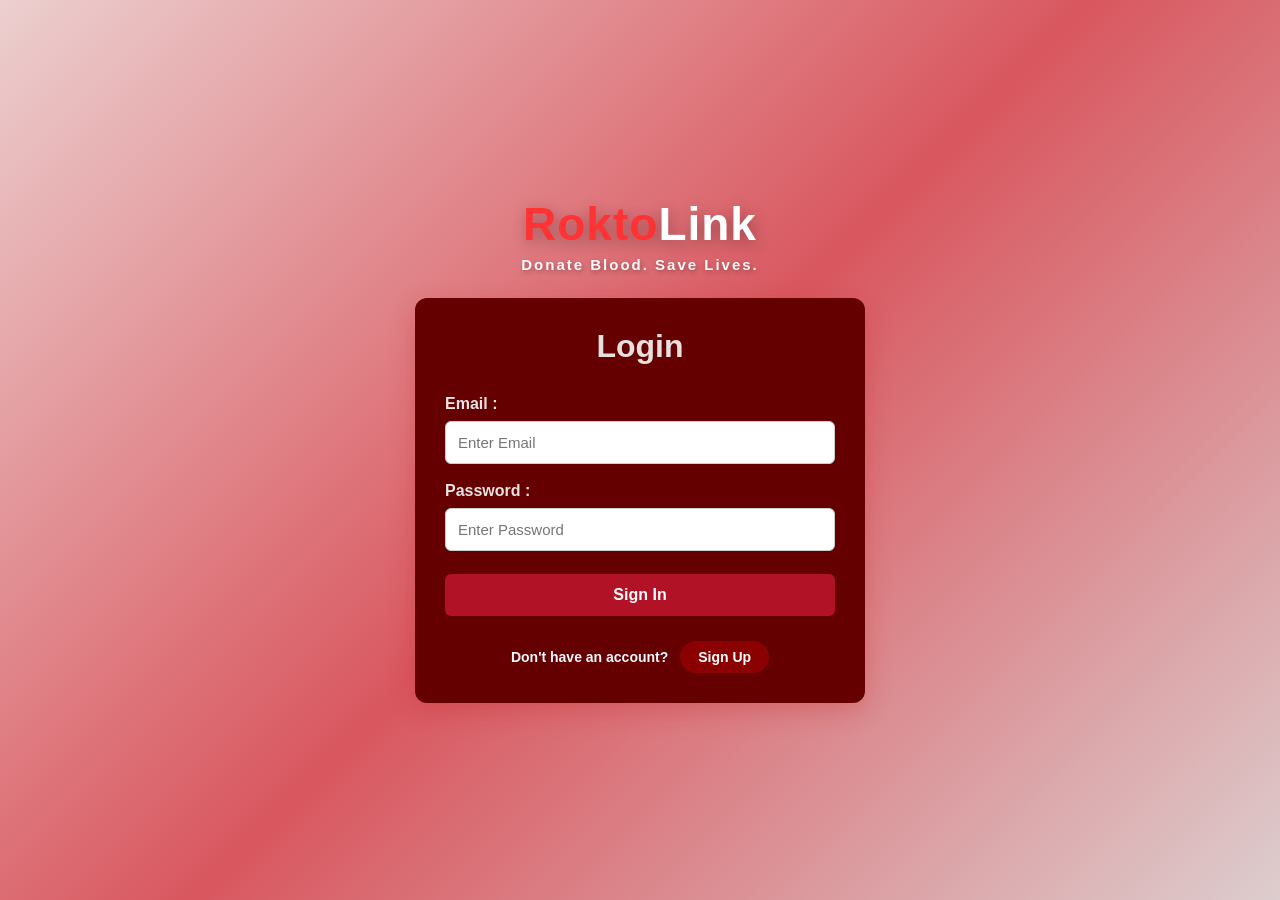
==== commit 65a40406: "Fix: Photo not uploading" ====
--- a/Html/index.html
+++ b/Html/index.html
@@ -1,79 +1,75 @@
-
 <!DOCTYPE html>
 <html lang="en">
 
 <head>
     <meta charset="UTF-8">
     <meta name="viewport" content="width=device-width, initial-scale=1.0">
-
-    <link rel="stylesheet" href="/Css/style.css">
-
+    <link rel="stylesheet" href="../Css/style.css">
     <title>Rokto Link - Blood Donation</title>
 </head>
 
-<body>
+<!-- Added 'login-page' class to safely center only this page -->
+<body class="login-page">
 
+    <!-- RoktoLink Branding -->
+    <div class="brand-header">
+        <h1><span>Rokto</span>Link</h1>
+        <p>Donate Blood. Save Lives.</p>
+    </div>
 
     <div class="container" id="signupForm" style="display: none;">
-
         <h1>Register</h1>
-
-        <form>
+        <form action="../php/auth.php" method="POST">
+            <input type="hidden" name="action" value="register">
 
             <label>First Name</label>
-            <input type="text" id="signupName" placeholder="Enter Name" required>
+            <input type="text" id="signupName" name="name" placeholder="Enter Name" required>
             <small id="nameError"></small>
 
             <label>Email :</label>
-            <input type="email" id="signupEmail" placeholder="Enter Email" required>
+            <input type="email" id="signupEmail" name="email" placeholder="Enter Email" required>
             <small id="emailError"></small>
 
             <label>NID :</label>
-            <input type="number" id="nid" placeholder="Enter NID Number (10 digits)" min="1000000000" max="9999999999" required>
+            <input type="number" id="nid" name="nid" placeholder="Enter NID Number (10 digits)" min="1000000000" max="9999999999" required>
             <small id="nidError"></small>
+
             <label>Password :</label>
-            <input type="password" id="signupPass" placeholder="Enter Password" required>
+            <input type="password" id="signupPass" name="password" placeholder="Enter Password" required>
             <small id="passError"></small>
+
             <input type="submit" value="Sign Up" id="registerButton">
 
             <div class="switch">
                 <span style="color: aliceblue;">Already have an account?</span>
                 <input type="button" value="Login" id="signIn">
             </div>
-
         </form>
-
     </div>
 
-
-  
-
     <div class="container" id="signinForm">
-
         <h1>Login</h1>
-
-        <form action="dashboard.html">
+        <form action="../php/auth.php" method="POST">
+            <input type="hidden" name="action" value="login">
 
             <label>Email :</label>
-            <input type="Email" id="signinEmail" placeholder="Enter Email">
+            <input type="email" id="signinEmail" name="email" placeholder="Enter Email" required>
             <small id="inputName"></small>
+
             <label>Password :</label>
-            <input type="password" id="signinPass" placeholder="Enter Password">
+            <input type="password" id="signinPass" name="password" placeholder="Enter Password" required>
             <small id="inputPass"></small>
+
             <input type="submit" value="Sign In" id="Login_button">
 
             <div class="switch">
-                <span style="color: aliceblue;" >Don't have an account?</span>
+                <span style="color: aliceblue;">Don't have an account?</span>
                 <input type="button" value="Sign Up" id="signUP">
             </div>
-
         </form>
-
     </div>
 
-
-    <script src="/javascript/script.js"></script>
-
+    <script src="../javascript/script.js"></script>
 </body>
 
 </html>
--- a/Css/style.css
+++ b/Css/style.css
@@ -29,19 +29,46 @@
 
 .container {
     width: 450px;
-
-    margin: 50px auto;
-
     padding: 30px;
-
     background: #650000;
-
     border-radius: 12px;
-
-    box-shadow:
-        0 8px 25px rgba(192, 28, 28, 0.25);
-
-    transform: translateY(80px);
+    box-shadow: 0 8px 25px rgba(192, 28, 28, 0.25);
+    margin: 0; 
+}
+
+body.login-page {
+    display: flex;
+    flex-direction: column;
+    align-items: center;
+    justify-content: center;
+    padding: 20px;
+}
+
+.brand-header {
+    text-align: center;
+    margin-bottom: 25px;
+}
+
+.brand-header h1 {
+    font-size: 46px;
+    font-weight: 900;
+    margin: 0;
+    letter-spacing: 1px;
+    color: #ffffff;
+    text-shadow: 2px 4px 15px rgba(0, 0, 0, 0.3);
+}
+
+.brand-header h1 span {
+    color: #ff3333;
+}
+
+.brand-header p {
+    color: #f8f9fa;
+    font-size: 15px;
+    margin-top: 5px;
+    letter-spacing: 2px;
+    font-weight: bold;
+    text-shadow: 1px 2px 5px rgba(0, 0, 0, 0.3);
 }
 
 
@@ -144,8 +171,8 @@
 
 
 .container input[type="number"] {
-
     -moz-appearance: textfield;
+    appearance: textfield;
 }
 
 
@@ -1335,7 +1362,6 @@
 
         margin: 20px auto;
 
-        transform: translateY(20px);
     }
 
 
